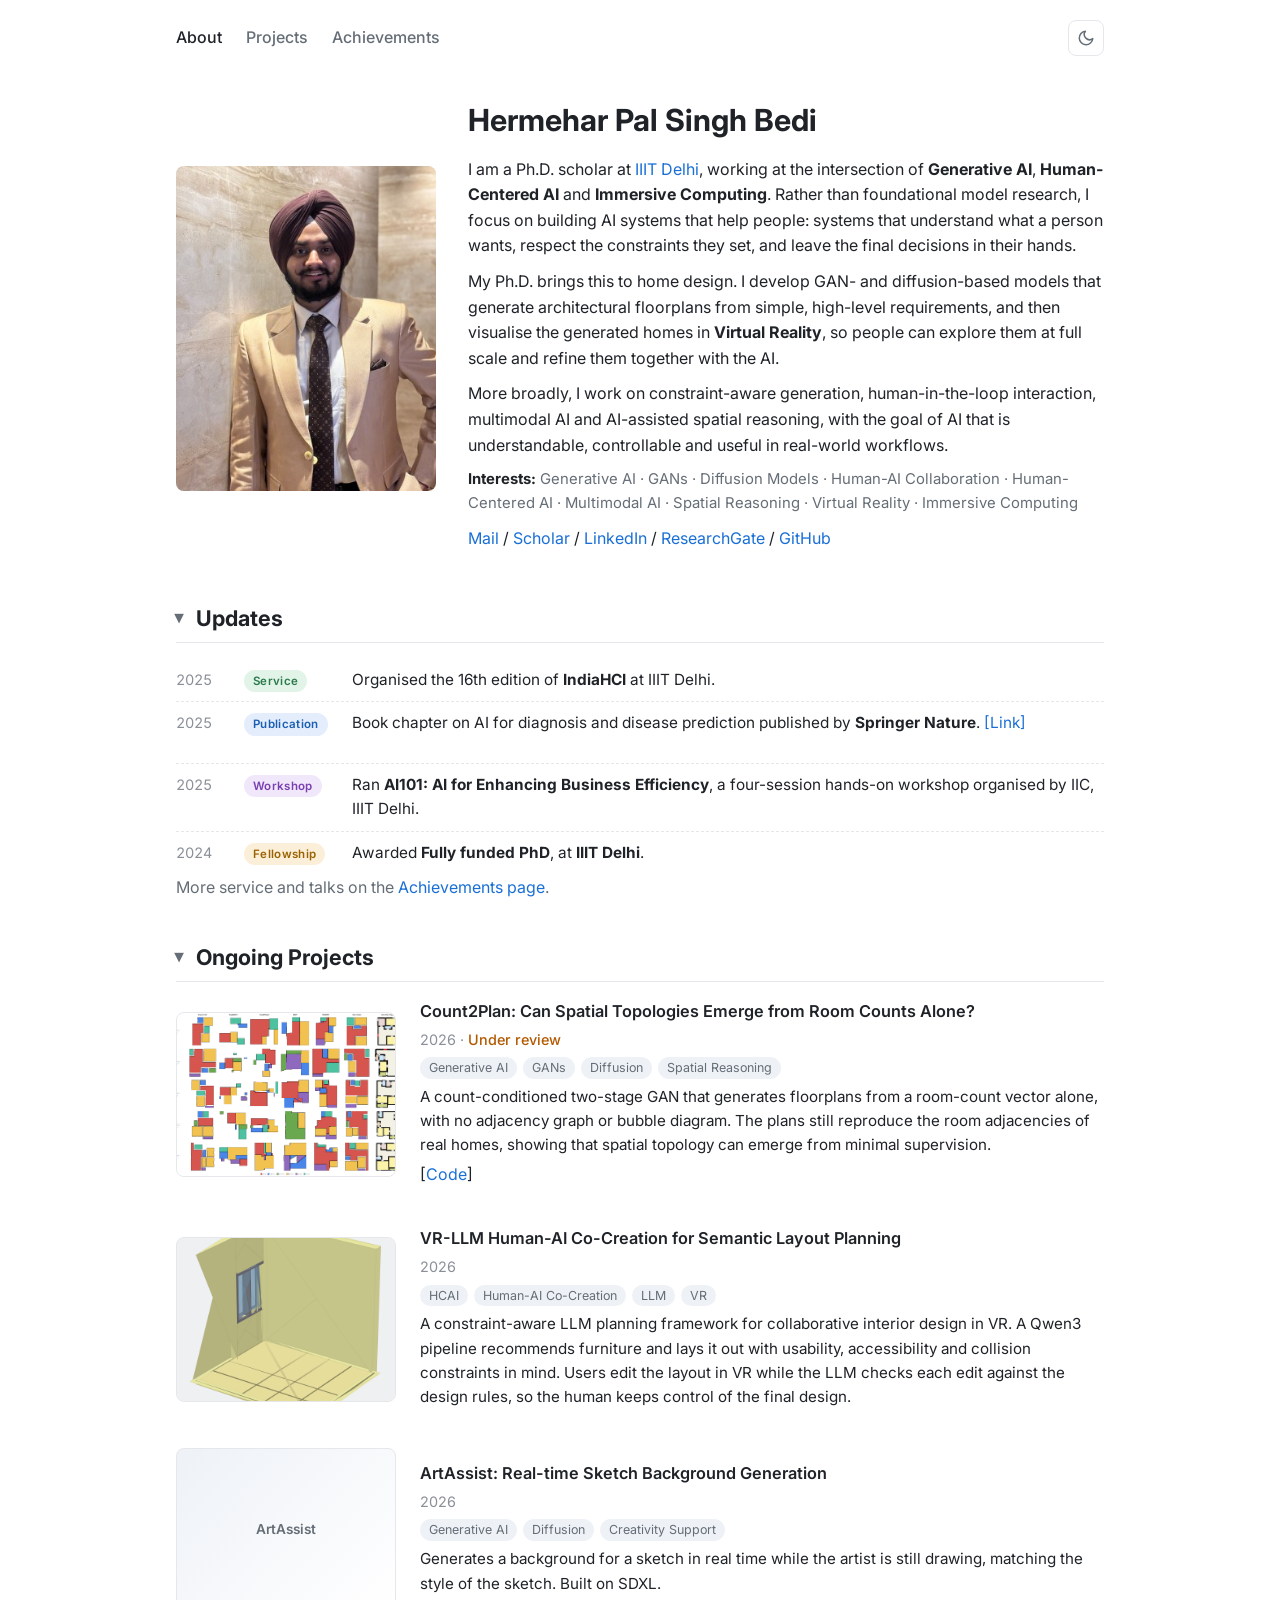
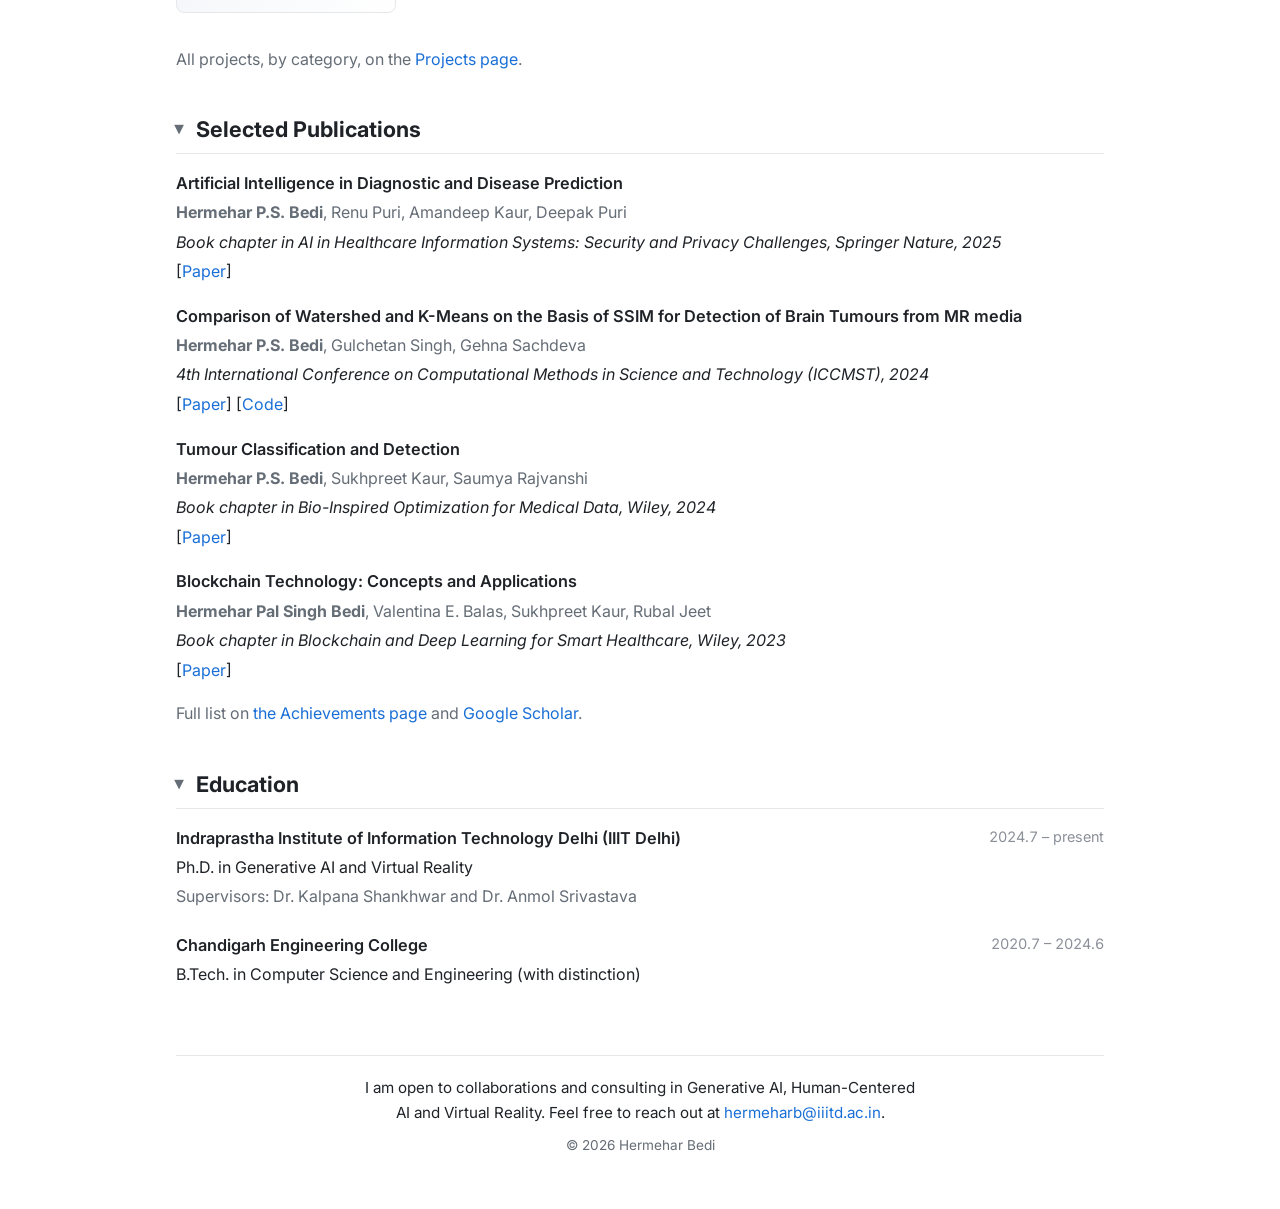
==== index.html @ 3d3b3b76 "Update index.html" ====
<!DOCTYPE html>
<html lang="en">
<head>
  <meta charset="utf-8">
  <meta name="viewport" content="width=device-width, initial-scale=1">
  <title>Hermehar Bedi</title>
  <meta name="description" content="Hermehar Pal Singh Bedi, PhD scholar at IIIT Delhi working on generative AI, human-centered AI and immersive computing.">
  <link rel="preconnect" href="https://fonts.googleapis.com">
  <link href="https://fonts.googleapis.com/css2?family=Inter:wght@400;500;600;700&display=swap" rel="stylesheet">
  <link rel="stylesheet" href="style.css">
  <script src="theme.js"></script>
</head>
<body>
<nav>
  <a href="index.html" class="active">About</a>
  <a href="projects.html">Projects</a>
  <a href="achievements.html">Achievements</a>
  <button id="theme-toggle" class="theme-toggle" type="button" aria-label="Toggle theme">
    <svg class="moon" viewBox="0 0 24 24" fill="none" stroke="currentColor" stroke-width="2" stroke-linecap="round" stroke-linejoin="round"><path d="M21 12.8A9 9 0 1 1 11.2 3a7 7 0 0 0 9.8 9.8z"/></svg>
    <svg class="sun" viewBox="0 0 24 24" fill="none" stroke="currentColor" stroke-width="2" stroke-linecap="round" stroke-linejoin="round"><circle cx="12" cy="12" r="4"/><path d="M12 2v2M12 20v2M4.9 4.9l1.4 1.4M17.7 17.7l1.4 1.4M2 12h2M20 12h2M4.9 19.1l1.4-1.4M17.7 6.3l1.4-1.4"/></svg>
  </button>
</nav>
<main>

  <!-- ============ HEADER ============ -->
  <header class="profile">
    <img class="avatar" src="media/profile.jpeg" alt="Hermehar Bedi"
         onerror="this.style.visibility='hidden'">
    <div>
      <h1>Hermehar Pal Singh Bedi</h1>
      <p>
        I am a Ph.D. scholar at <a href="https://www.iiitd.ac.in/">IIIT Delhi</a>, working at the
        intersection of <b>Generative AI</b>, <b>Human-Centered AI</b> and <b>Immersive Computing</b>.
        Rather than foundational model research, I focus on building AI systems that help people:
        systems that understand what a person wants, respect the constraints they set,
        and leave the final decisions in their hands.
      </p>
      <p>
        My Ph.D. brings this to home design. I develop GAN- and diffusion-based models that generate
        architectural floorplans from simple, high-level requirements, and then visualise the
        generated homes in <b>Virtual Reality</b>, so people can explore them at full scale and
        refine them together with the AI.
      </p>
      <p>
        More broadly, I work on constraint-aware generation, human-in-the-loop interaction,
        multimodal AI and AI-assisted spatial reasoning, with the goal of AI that is understandable,
        controllable and useful in real-world workflows.
      </p>
      <p class="interests">
        <b>Interests:</b> Generative AI · GANs · Diffusion Models · Human-AI Collaboration ·
        Human-Centered AI · Multimodal AI · Spatial Reasoning · Virtual Reality · Immersive Computing
      </p>
      <p class="links">
        <a href="mailto:hermeharb@iiitd.ac.in">Mail</a> /
        <a href="https://scholar.google.co.in/citations?user=ZLsvrkQAAAAJ&hl=en">Scholar</a> /
        <a href="https://www.linkedin.com/in/hermeharbedi">LinkedIn</a> /
        <a href="https://www.researchgate.net/profile/Hermehar-Bedi">ResearchGate</a> /
        <a href="https://github.com/hermeharbedi">GitHub</a> <!-- TODO: confirm username -->
      </p>
    </div>
  </header>

  <!-- ============ UPDATES ============ -->
  <details open>
    <summary>Updates</summary>
    <ul class="news">
      <li>
        <span class="date">2025</span>
        <span class="badge service">Service</span>
        <span class="text">Organised the 16th edition of <b>IndiaHCI</b> at IIIT Delhi.</span>
      </li>
      <li>
        <span class="date">2025</span>
        <span class="badge pub">Publication</span>
        <span class="text">Book chapter on AI for diagnosis and disease prediction published by
          <b>Springer Nature</b>. <a href="https://doi.org/10.1007/978-3-031-84404-1_2">[Link]</a></span>
      </li>
      <li>
        <span class="date">2025</span>
        <span class="badge talk">Workshop</span>
        <span class="text">Ran <b>AI101: AI for Enhancing Business Efficiency</b>, a four-session
          hands-on workshop organised by IIC, IIIT Delhi.</span>
      </li>
      <li>
        <span class="date">2024</span>
        <span class="badge award">Fellowship</span>
        <span class="text">Awarded <b>Fully funded PhD</b>, at <b>IIIT Delhi</b>.</span>
      </li>
    </ul>
    <p class="more">More service and talks on the <a href="achievements.html">Achievements page</a>.</p>
  </details>

  <!-- ============ PROJECTS ============ -->
  <!-- Thumbnails: drop an image at the path in each <img src> and it replaces the placeholder. -->
  <details open>
    <summary>Ongoing Projects</summary>

    <div class="project">
      <div class="thumb">
        <span>Count2Plan</span>
        <img src="media/count2plan.png" alt="Generated floorplans" onerror="this.remove()">
      </div>
      <div class="body">
        <h3>Count2Plan: Can Spatial Topologies Emerge from Room Counts Alone?</h3>
        <p class="meta">2026 · <span class="status">Under review</span></p>
        <p class="tags"><span>Generative AI</span><span>GANs</span><span>Diffusion</span><span>Spatial Reasoning</span></p>
        <p class="desc">A count-conditioned two-stage GAN that generates floorplans from a room-count
          vector alone, with no adjacency graph or bubble diagram. The plans still reproduce the room
          adjacencies of real homes, showing that spatial topology can emerge from minimal supervision.</p>
        <p class="links">[<a href="https://github.com/hermeharbedi/From-Symbolic-Room-Counts-to-Spatial-Topology">Code</a>]</p>
      </div>
    </div>

    <div class="project">
      <div class="thumb">
        <span>VR-LLM Co-Creation</span>
        <img src="media/vr-llm-cocreation.png" alt="Furnished 3D room layout" onerror="this.remove()">
      </div>
      <div class="body">
        <h3>VR-LLM Human-AI Co-Creation for Semantic Layout Planning</h3>
        <p class="meta">2026</p>
        <p class="tags"><span>HCAI</span><span>Human-AI Co-Creation</span><span>LLM</span><span>VR</span></p>
        <p class="desc">A constraint-aware LLM planning framework for collaborative interior design in
          VR. A Qwen3 pipeline recommends furniture and lays it out with usability, accessibility and
          collision constraints in mind. Users edit the layout in VR while the LLM checks each edit
          against the design rules, so the human keeps control of the final design.</p>
      </div>
    </div>

    <div class="project">
      <div class="thumb">
        <span>ArtAssist</span>
        <img src="media/artassist.png" alt="ArtAssist sketch background generation" onerror="this.remove()">
      </div>
      <div class="body">
        <h3>ArtAssist: Real-time Sketch Background Generation</h3>
        <p class="meta">2026</p> <!-- TODO: confirm year -->
        <p class="tags"><span>Generative AI</span><span>Diffusion</span><span>Creativity Support</span></p>
        <p class="desc">Generates a background for a sketch in real time while the artist is still
          drawing, matching the style of the sketch. Built on SDXL.</p>
      </div>
    </div>

    <p class="more">All projects, by category, on the <a href="projects.html">Projects page</a>.</p>
  </details>

  <!-- ============ PUBLICATIONS ============ -->
  <details open>
    <summary>Selected Publications</summary>

    <div class="pub">
      <h3>Artificial Intelligence in Diagnostic and Disease Prediction</h3>
      <p class="authors"><b>Hermehar P.S. Bedi</b>, Renu Puri, Amandeep Kaur, Deepak Puri</p>
      <p class="venue">Book chapter in <i>AI in Healthcare Information Systems: Security and Privacy Challenges</i>, Springer Nature, 2025</p>
      <p class="links">[<a href="https://doi.org/10.1007/978-3-031-84404-1_2">Paper</a>]</p>
    </div>

    <div class="pub">
      <h3>Comparison of Watershed and K-Means on the Basis of SSIM for Detection of Brain Tumours from MR media</h3>
      <p class="authors"><b>Hermehar P.S. Bedi</b>, Gulchetan Singh, Gehna Sachdeva</p>
      <p class="venue">4th International Conference on Computational Methods in Science and Technology (ICCMST), 2024</p>
      <p class="links">[<a href="https://doi.org/10.1201/9781003561651-4">Paper</a>] [<a href="https://github.com/hermeharbedi/Comparison-of-Watershed-and-K-Means-on-basis-of-SSIM-for-detection-of-Brain-Tumours-from-MR-media">Code</a>]</p>
    </div>

    <div class="pub">
      <h3>Tumour Classification and Detection</h3>
      <p class="authors"><b>Hermehar P.S. Bedi</b>, Sukhpreet Kaur, Saumya Rajvanshi</p>
      <p class="venue">Book chapter in <i>Bio-Inspired Optimization for Medical Data</i>, Wiley, 2024</p>
      <p class="links">[<a href="https://doi.org/10.1002/9781394214211.ch4">Paper</a>]</p>
    </div>

    <div class="pub">
      <h3>Blockchain Technology: Concepts and Applications</h3>
      <p class="authors"><b>Hermehar Pal Singh Bedi</b>, Valentina E. Balas, Sukhpreet Kaur, Rubal Jeet</p>
      <p class="venue">Book chapter in <i>Blockchain and Deep Learning for Smart Healthcare</i>, Wiley, 2023</p>
      <p class="links">[<a href="https://doi.org/10.1002/9781119792406.ch1">Paper</a>]</p>
    </div>

    <p class="more">Full list on <a href="achievements.html#publications">the Achievements page</a> and
      <a href="https://scholar.google.co.in/citations?user=ZLsvrkQAAAAJ&hl=en">Google Scholar</a>.</p>
  </details>

  <!-- ============ EDUCATION ============ -->
  <details open>
    <summary>Education</summary>
    <div class="edu">
      <div>
        <h3>Indraprastha Institute of Information Technology Delhi (IIIT Delhi)</h3>
        <p>Ph.D. in Generative AI and Virtual Reality</p>
        <p class="muted">Supervisors: Dr. Kalpana Shankhwar and Dr. Anmol Srivastava</p>
      </div>
      <span class="date">2024.7 – present</span>
    </div>
    <div class="edu">
      <div>
        <h3>Chandigarh Engineering College</h3>
        <p>B.Tech. in Computer Science and Engineering (with distinction)</p>
      </div>
      <span class="date">2020.7 – 2024.6</span>
    </div>
  </details>

  <footer>
    <p class="collab">I am open to collaborations and consulting in Generative AI, Human-Centered AI
      and Virtual Reality. Feel free to reach out at
      <a href="mailto:hermeharb@iiitd.ac.in">hermeharb@iiitd.ac.in</a>.</p>
    <p>© 2026 Hermehar Bedi</p>
  </footer>
</main>
</body>
</html>
---- style.css ----
:root {
  --bg: #ffffff;
  --text: #1f2328;
  --muted: #656d76;
  --link: #1a6fd6;
  --rule: #e5e7eb;
  --date: #8a8f98;
  --chip: #eef2f7;
  --status: #b35900;
  --b-pub: #1a5fb4;     --b-pub-bg: #e3edfb;
  --b-talk: #7a3fb0;    --b-talk-bg: #f0e7fa;
  --b-service: #2b7a4b; --b-service-bg: #e2f3e8;
  --b-award: #9a6200;   --b-award-bg: #fbefd9;
}
@media (prefers-color-scheme: dark) {
  :root:not([data-theme="light"]) {
    --bg: #0f1115;
    --text: #e6e6e6;
    --muted: #9aa3ad;
    --link: #6aa9ff;
    --rule: #2a2e35;
    --date: #7d848e;
    --chip: #1c2129;
    --status: #f0a45d;
    --b-pub: #8cb8ff;     --b-pub-bg: #1a2a42;
    --b-talk: #c9a2f0;    --b-talk-bg: #2c2140;
    --b-service: #86d1a2; --b-service-bg: #183325;
    --b-award: #f0c273;   --b-award-bg: #3a2c12;
  }
}
:root[data-theme="dark"] {
  --bg: #0f1115;
  --text: #e6e6e6;
  --muted: #9aa3ad;
  --link: #6aa9ff;
  --rule: #2a2e35;
  --date: #7d848e;
  --chip: #1c2129;
  --status: #f0a45d;
  --b-pub: #8cb8ff;     --b-pub-bg: #1a2a42;
  --b-talk: #c9a2f0;    --b-talk-bg: #2c2140;
  --b-service: #86d1a2; --b-service-bg: #183325;
  --b-award: #f0c273;   --b-award-bg: #3a2c12;
}

* { box-sizing: border-box; }
html { scroll-behavior: smooth; }
body {
  margin: 0;
  background: var(--bg);
  color: var(--text);
  font: 16px/1.6 "Inter", system-ui, -apple-system, sans-serif;
}
main { max-width: 960px; margin: 0 auto; padding: 24px 16px 48px; }
a { color: var(--link); text-decoration: none; }
a:hover { text-decoration: underline; }
h1 { font-size: 1.9rem; margin: 0 0 12px; }
h3 { font-size: 1.02rem; margin: 0 0 4px; font-weight: 600; }
h4 { margin: 20px 0 10px; font-size: 0.8rem; text-transform: uppercase; letter-spacing: 0.06em; color: var(--muted); }
p { margin: 0 0 4px; }

/* Nav */
nav {
  max-width: 960px; margin: 0 auto; padding: 20px 16px 0;
  display: flex; align-items: center; gap: 24px; font-weight: 500;
}
nav a { color: var(--muted); }
.theme-toggle {
  margin-left: auto;
  display: inline-flex; align-items: center; justify-content: center;
  width: 36px; height: 36px; padding: 0;
  border: 1px solid var(--rule); border-radius: 8px;
  background: transparent; color: var(--muted); cursor: pointer;
}
.theme-toggle:hover { color: var(--text); border-color: var(--muted); }
.theme-toggle svg { width: 18px; height: 18px; }
/* Show the moon in light mode, the sun in dark mode */
.theme-toggle .sun { display: none; }
:root[data-theme="dark"] .theme-toggle .sun { display: block; }
:root[data-theme="dark"] .theme-toggle .moon { display: none; }
@media (prefers-color-scheme: dark) {
  :root:not([data-theme="light"]) .theme-toggle .sun { display: block; }
  :root:not([data-theme="light"]) .theme-toggle .moon { display: none; }
}
nav a.active { color: var(--text); }

/* Header */
.profile { display: flex; gap: 32px; align-items: center; margin-top: 16px; }
.avatar {
  width: 260px; height: 325px; flex-shrink: 0;
  border-radius: 8px; object-fit: cover; object-position: center top;
  background: var(--rule);
}
.profile p { margin-bottom: 10px; }
.lead { font-size: 1.12rem; font-weight: 500; font-style: italic; color: var(--muted); }
.interests { font-size: 0.93rem; color: var(--muted); }
.interests b { color: var(--text); }

/* Collapsible sections */
details { margin-top: 40px; }
summary {
  font-size: 1.35rem; font-weight: 700;
  padding-bottom: 6px; margin-bottom: 16px;
  border-bottom: 1px solid var(--rule);
  cursor: pointer; list-style: none;
  display: flex; align-items: center; gap: 10px;
}
summary::-webkit-details-marker { display: none; }
summary::before {
  content: "▸"; font-size: 0.9em; color: var(--muted);
  transition: transform 0.15s ease;
}
details[open] > summary::before { transform: rotate(90deg); }
summary:hover::before { color: var(--text); }

/* Updates: date | badge | text, wrapped lines stay aligned under the text */
.news { list-style: none; padding: 0; margin: 0; }
.news li {
  display: grid;
  grid-template-columns: 56px 96px 1fr;
  align-items: baseline;
  column-gap: 12px;
  padding: 9px 0;
  border-bottom: 1px dashed var(--rule);
}
.news li:last-child { border-bottom: 0; }
.date { color: var(--date); font-variant-numeric: tabular-nums; white-space: nowrap; font-size: 0.9rem; }
.badge {
  justify-self: start;
  font-size: 0.72rem; font-weight: 600; letter-spacing: 0.03em;
  padding: 2px 9px; border-radius: 999px; white-space: nowrap;
  background: var(--chip); color: var(--muted);
}
.badge.pub     { background: var(--b-pub-bg);     color: var(--b-pub); }
.badge.talk    { background: var(--b-talk-bg);    color: var(--b-talk); }
.badge.service { background: var(--b-service-bg); color: var(--b-service); }
.badge.award   { background: var(--b-award-bg);   color: var(--b-award); }
.news .text { font-size: 0.96rem; }

/* Category tabs */
.intro { max-width: 640px; margin-bottom: 20px; }
.tabs { display: flex; flex-wrap: wrap; gap: 8px; margin: 0 0 28px; }
.tab {
  font: inherit; font-size: 0.9rem; font-weight: 500;
  padding: 6px 16px; border-radius: 999px; cursor: pointer;
  border: 1px solid var(--rule); background: transparent; color: var(--muted);
}
.tab:hover { color: var(--text); border-color: var(--muted); }
.tab.active { background: var(--text); border-color: var(--text); color: var(--bg); }
.bullets { margin: 8px 0 0; padding-left: 18px; font-size: 0.93rem; color: var(--muted); }
.bullets li { padding: 2px 0; }
.project[hidden] { display: none; }

/* Projects: thumbnail + text. The placeholder label sits under the image
   and shows only when the image file is missing. */
.project { display: flex; gap: 24px; margin-bottom: 34px; align-items: center; }
.project .body { flex: 1; min-width: 0; }
.thumb {
  position: relative; flex-shrink: 0;
  width: 220px; aspect-ratio: 4 / 3;
  border: 1px solid var(--rule); border-radius: 8px; overflow: hidden;
  background: linear-gradient(135deg, var(--chip), var(--bg));
  display: flex; align-items: center; justify-content: center;
}
.thumb span {
  padding: 0 14px; text-align: center;
  font-size: 0.85rem; font-weight: 600; color: var(--muted);
}
.thumb img {
  position: absolute; inset: 0;
  width: 100%; height: 100%; object-fit: cover;
  background: #fff;
}

.meta { color: var(--date); font-size: 0.9rem; }
.status { color: var(--status); font-weight: 500; }
.tags { display: flex; flex-wrap: wrap; gap: 6px; margin: 6px 0; }
.tags span {
  background: var(--chip); color: var(--muted);
  font-size: 0.78rem; padding: 1px 9px; border-radius: 999px;
}
.pub { margin-bottom: 18px; }
.authors { color: var(--muted); }
.venue { font-style: italic; }
.desc { font-size: 0.95rem; }
.links { margin-top: 4px; }
.more { color: var(--muted); }
.plain { padding-left: 20px; margin: 0; }
.plain li { padding: 3px 0; }

/* Education */
.edu { display: flex; justify-content: space-between; gap: 16px; margin-bottom: 18px; }
.muted { color: var(--muted); }

footer {
  margin-top: 64px; padding-top: 20px;
  border-top: 1px solid var(--rule);
  color: var(--muted); font-size: 0.85rem; text-align: center;
}
footer .collab { color: var(--text); font-size: 0.95rem; max-width: 560px; margin: 0 auto 10px; }

@media (max-width: 640px) {
  .profile { flex-direction: column; align-items: flex-start; }
  .avatar { width: 200px; height: 250px; }
  .edu { flex-direction: column; gap: 2px; }
  .project { flex-direction: column; gap: 12px; align-items: stretch; }
  .thumb { width: 100%; }
  .news li { grid-template-columns: auto 1fr; row-gap: 4px; }
  .news .text { grid-column: 1 / -1; }
  .news .date:empty { display: none; }
}
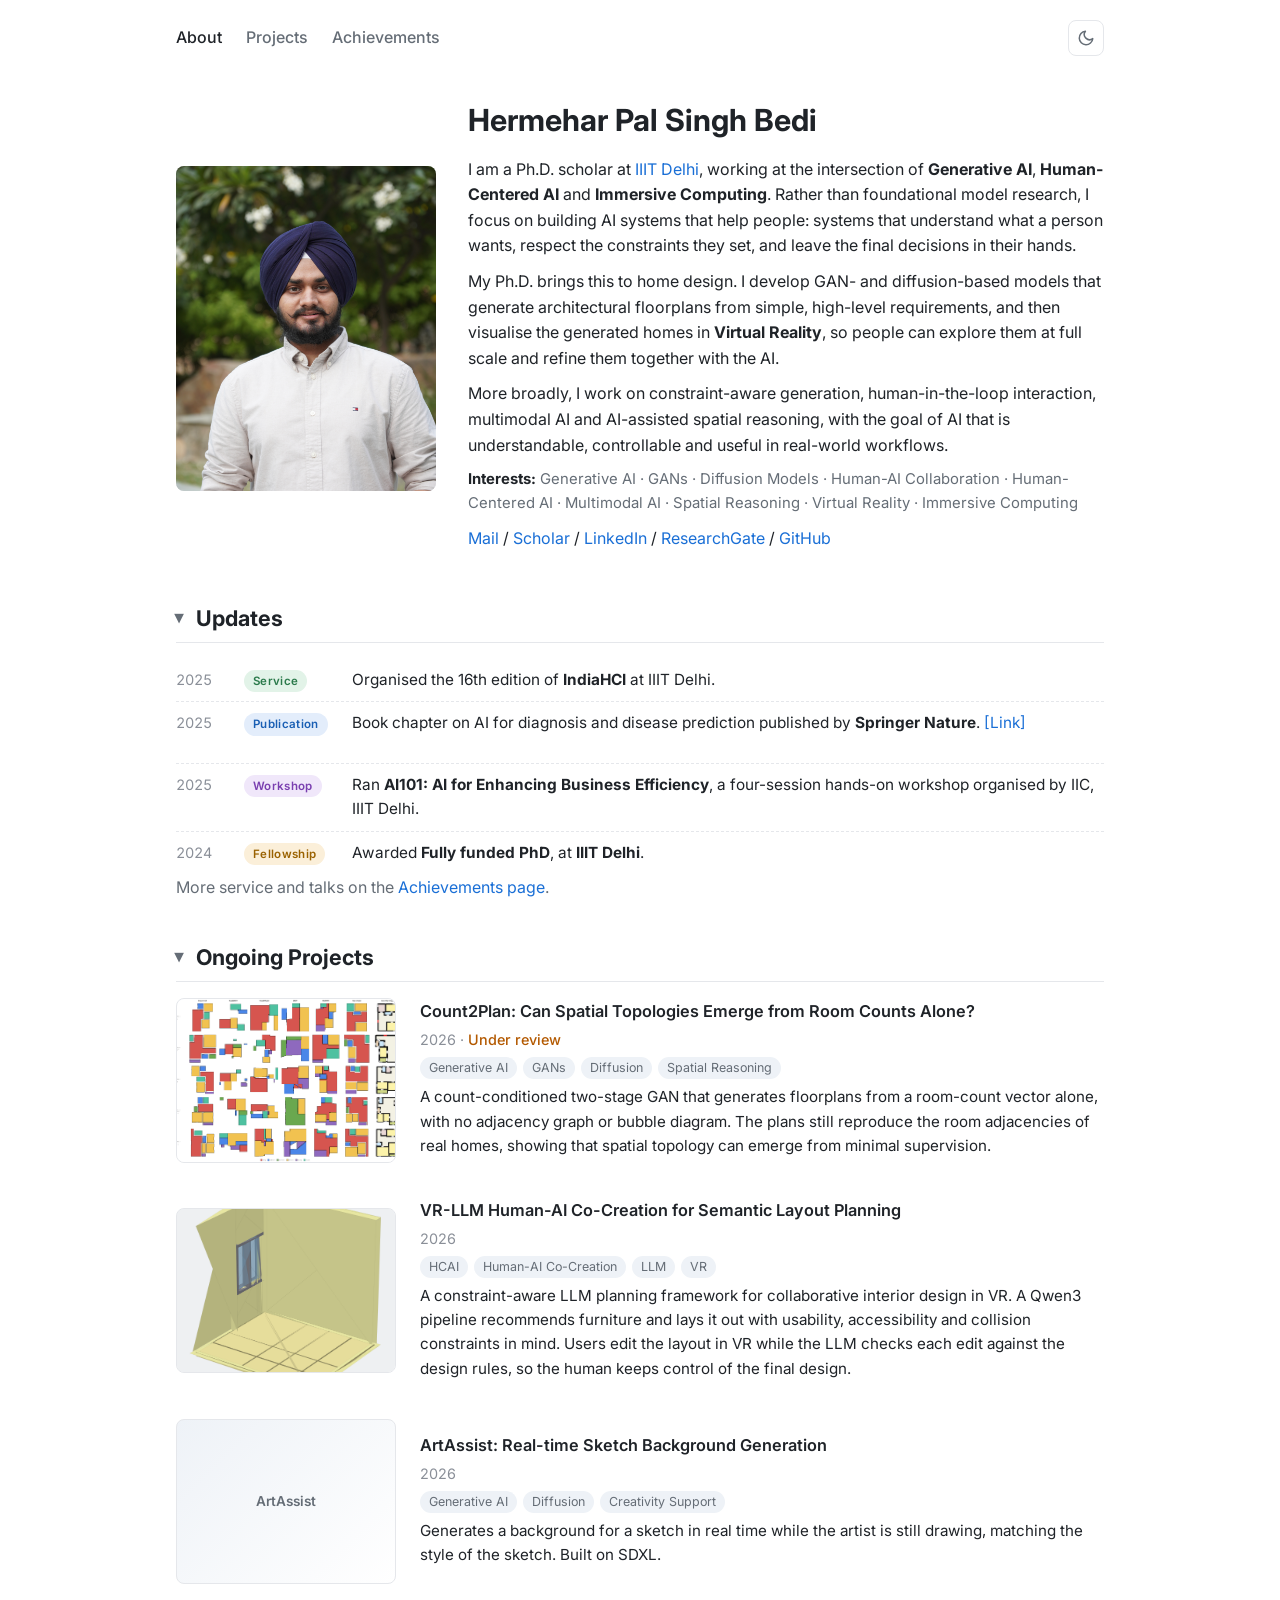
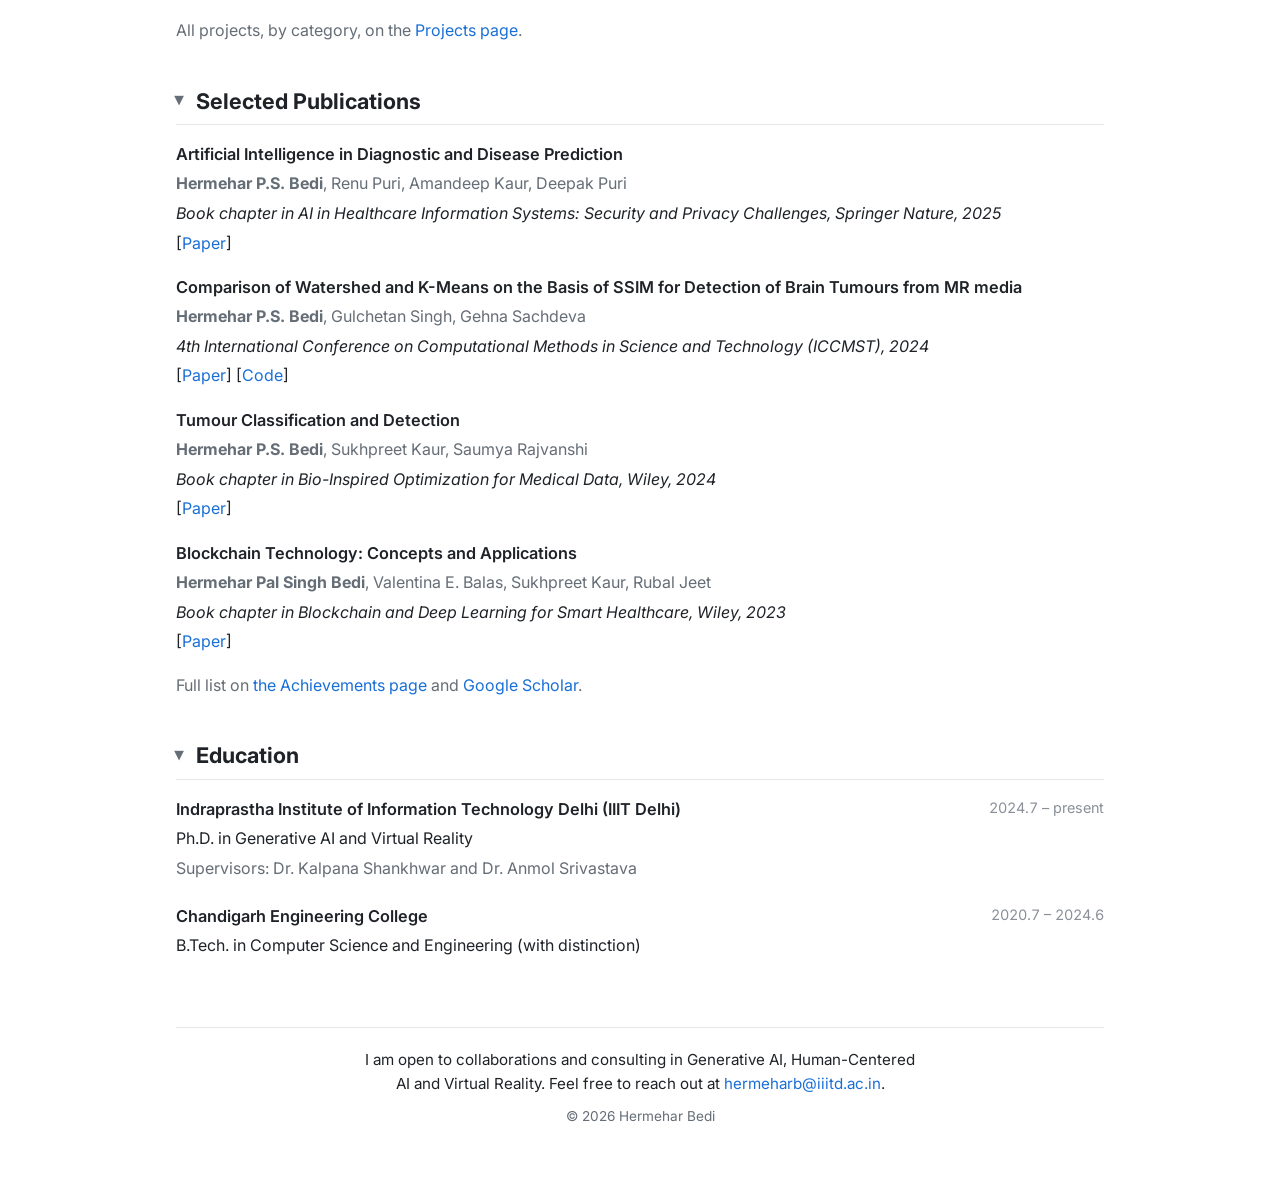
==== commit b06910ef: "Update index.html" ====
--- a/index.html
+++ b/index.html
@@ -24,7 +24,7 @@
 
   <!-- ============ HEADER ============ -->
   <header class="profile">
-    <img class="avatar" src="media/profile.jpeg" alt="Hermehar Bedi"
+    <img class="avatar" id="avatar" src="media/profile.jpeg" alt="Hermehar Bedi"
          onerror="this.style.visibility='hidden'">
     <div>
       <h1>Hermehar Pal Singh Bedi</h1>
@@ -55,7 +55,7 @@
         <a href="https://scholar.google.co.in/citations?user=ZLsvrkQAAAAJ&hl=en">Scholar</a> /
         <a href="https://www.linkedin.com/in/hermeharbedi">LinkedIn</a> /
         <a href="https://www.researchgate.net/profile/Hermehar-Bedi">ResearchGate</a> /
-        <a href="https://github.com/hermeharbedi">GitHub</a> <!-- TODO: confirm username -->
+        <a href="https://github.com/hermeharbedi/Hermehar">GitHub</a> <!-- TODO: confirm username -->
       </p>
     </div>
   </header>
@@ -107,7 +107,6 @@
         <p class="desc">A count-conditioned two-stage GAN that generates floorplans from a room-count
           vector alone, with no adjacency graph or bubble diagram. The plans still reproduce the room
           adjacencies of real homes, showing that spatial topology can emerge from minimal supervision.</p>
-        <p class="links">[<a href="https://github.com/hermeharbedi/From-Symbolic-Room-Counts-to-Spatial-Topology">Code</a>]</p>
       </div>
     </div>
 
@@ -207,5 +206,6 @@
     <p>© 2026 Hermehar Bedi</p>
   </footer>
 </main>
+<script src="profile.js"></script>
 </body>
 </html>
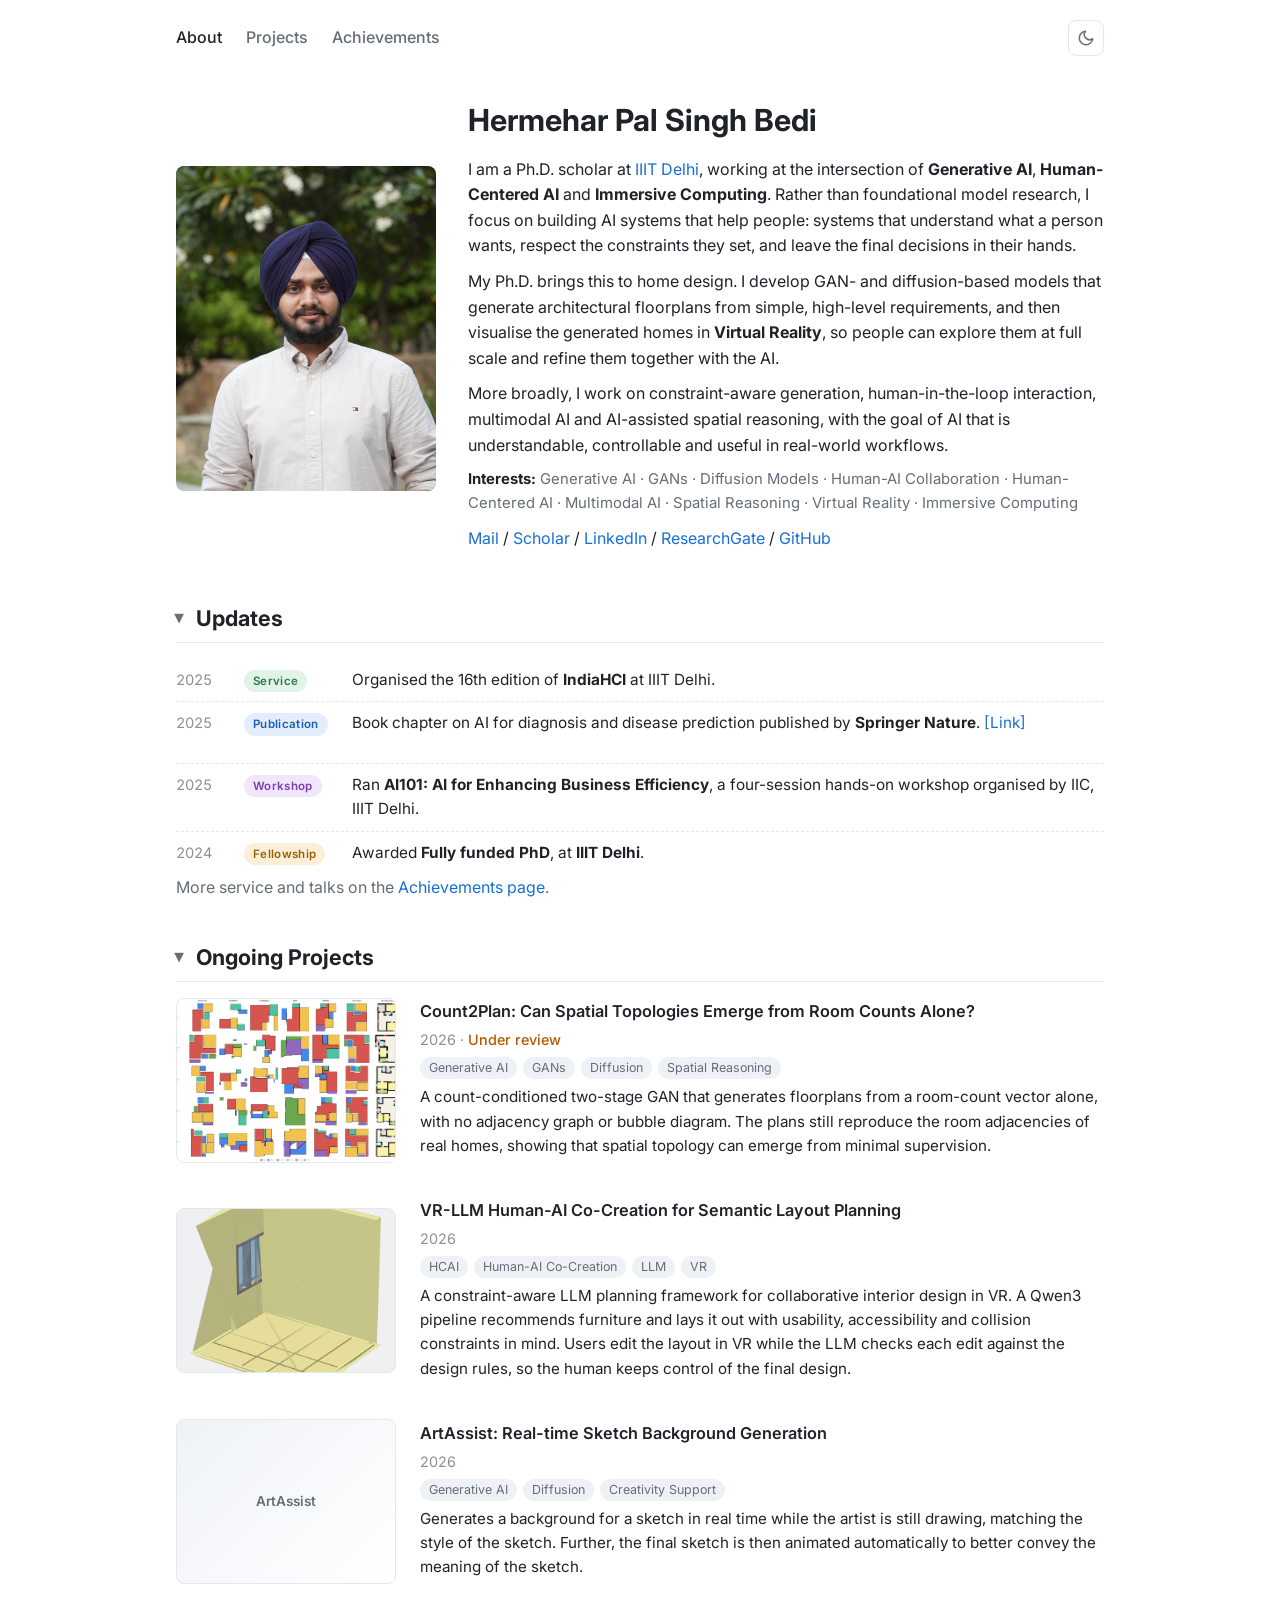
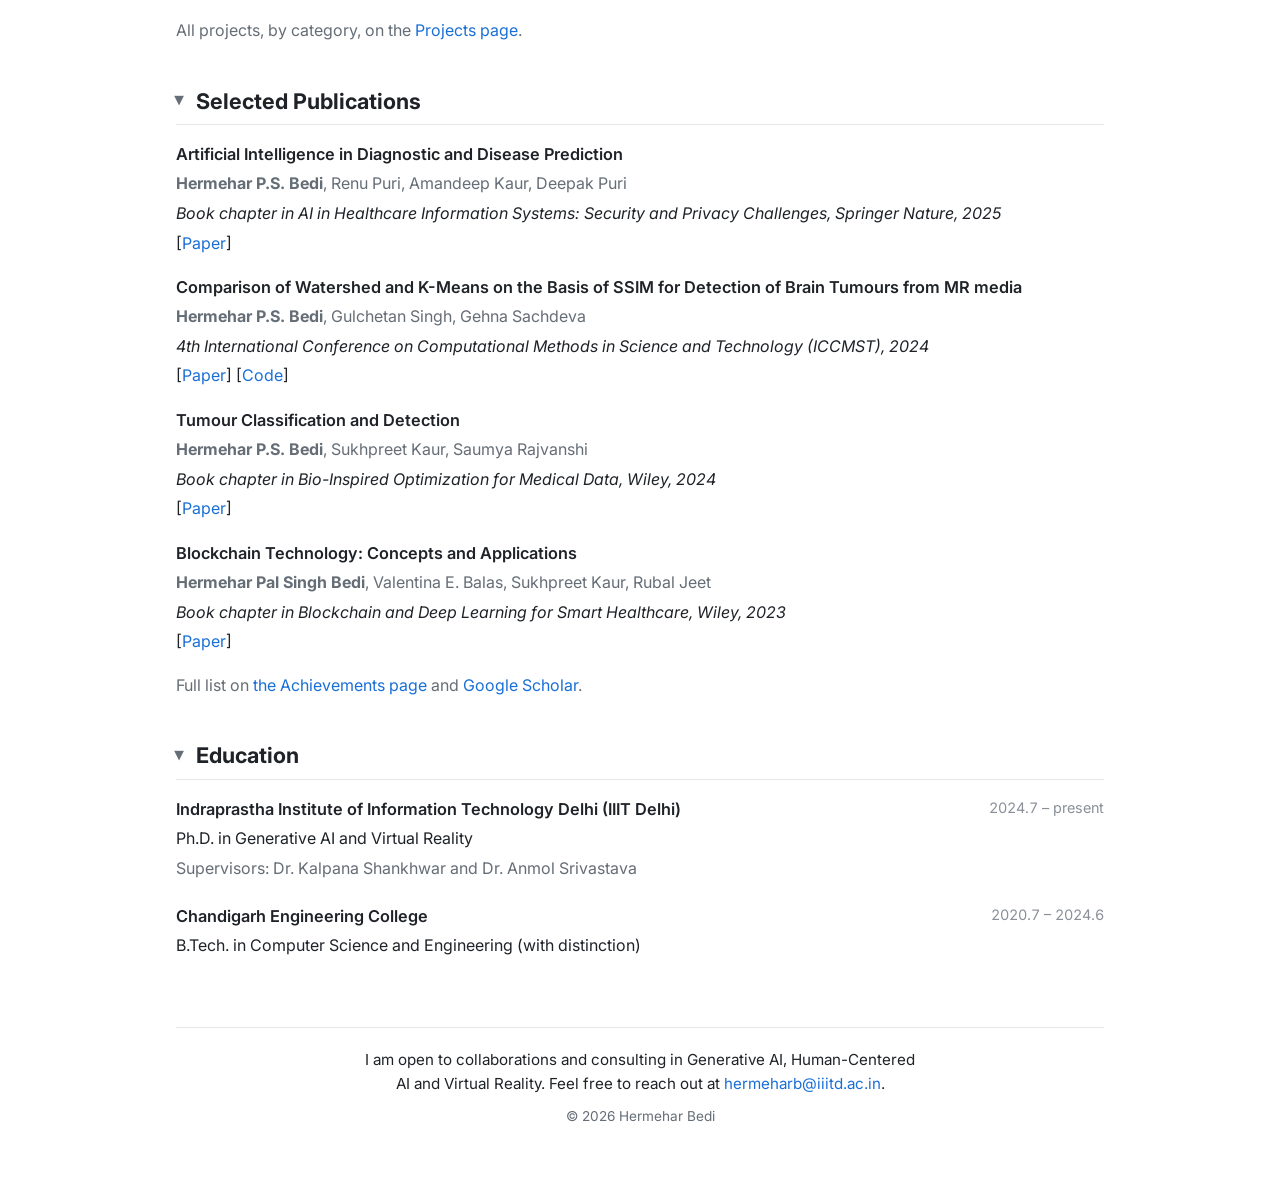
==== commit fcd694e9: "Update project details and remove placeholder comment Removed placeholder comment for thumbnails and" ====
--- a/index.html
+++ b/index.html
@@ -91,7 +91,6 @@
   </details>
 
   <!-- ============ PROJECTS ============ -->
-  <!-- Thumbnails: drop an image at the path in each <img src> and it replaces the placeholder. -->
   <details open>
     <summary>Ongoing Projects</summary>
 
@@ -133,10 +132,10 @@
       </div>
       <div class="body">
         <h3>ArtAssist: Real-time Sketch Background Generation</h3>
-        <p class="meta">2026</p> <!-- TODO: confirm year -->
+        <p class="meta">2026</p>
         <p class="tags"><span>Generative AI</span><span>Diffusion</span><span>Creativity Support</span></p>
         <p class="desc">Generates a background for a sketch in real time while the artist is still
-          drawing, matching the style of the sketch. Built on SDXL.</p>
+        drawing, matching the style of the sketch. Further, the final sketch is then animated automatically to better convey the meaning of the sketch.</p>
       </div>
     </div>
 
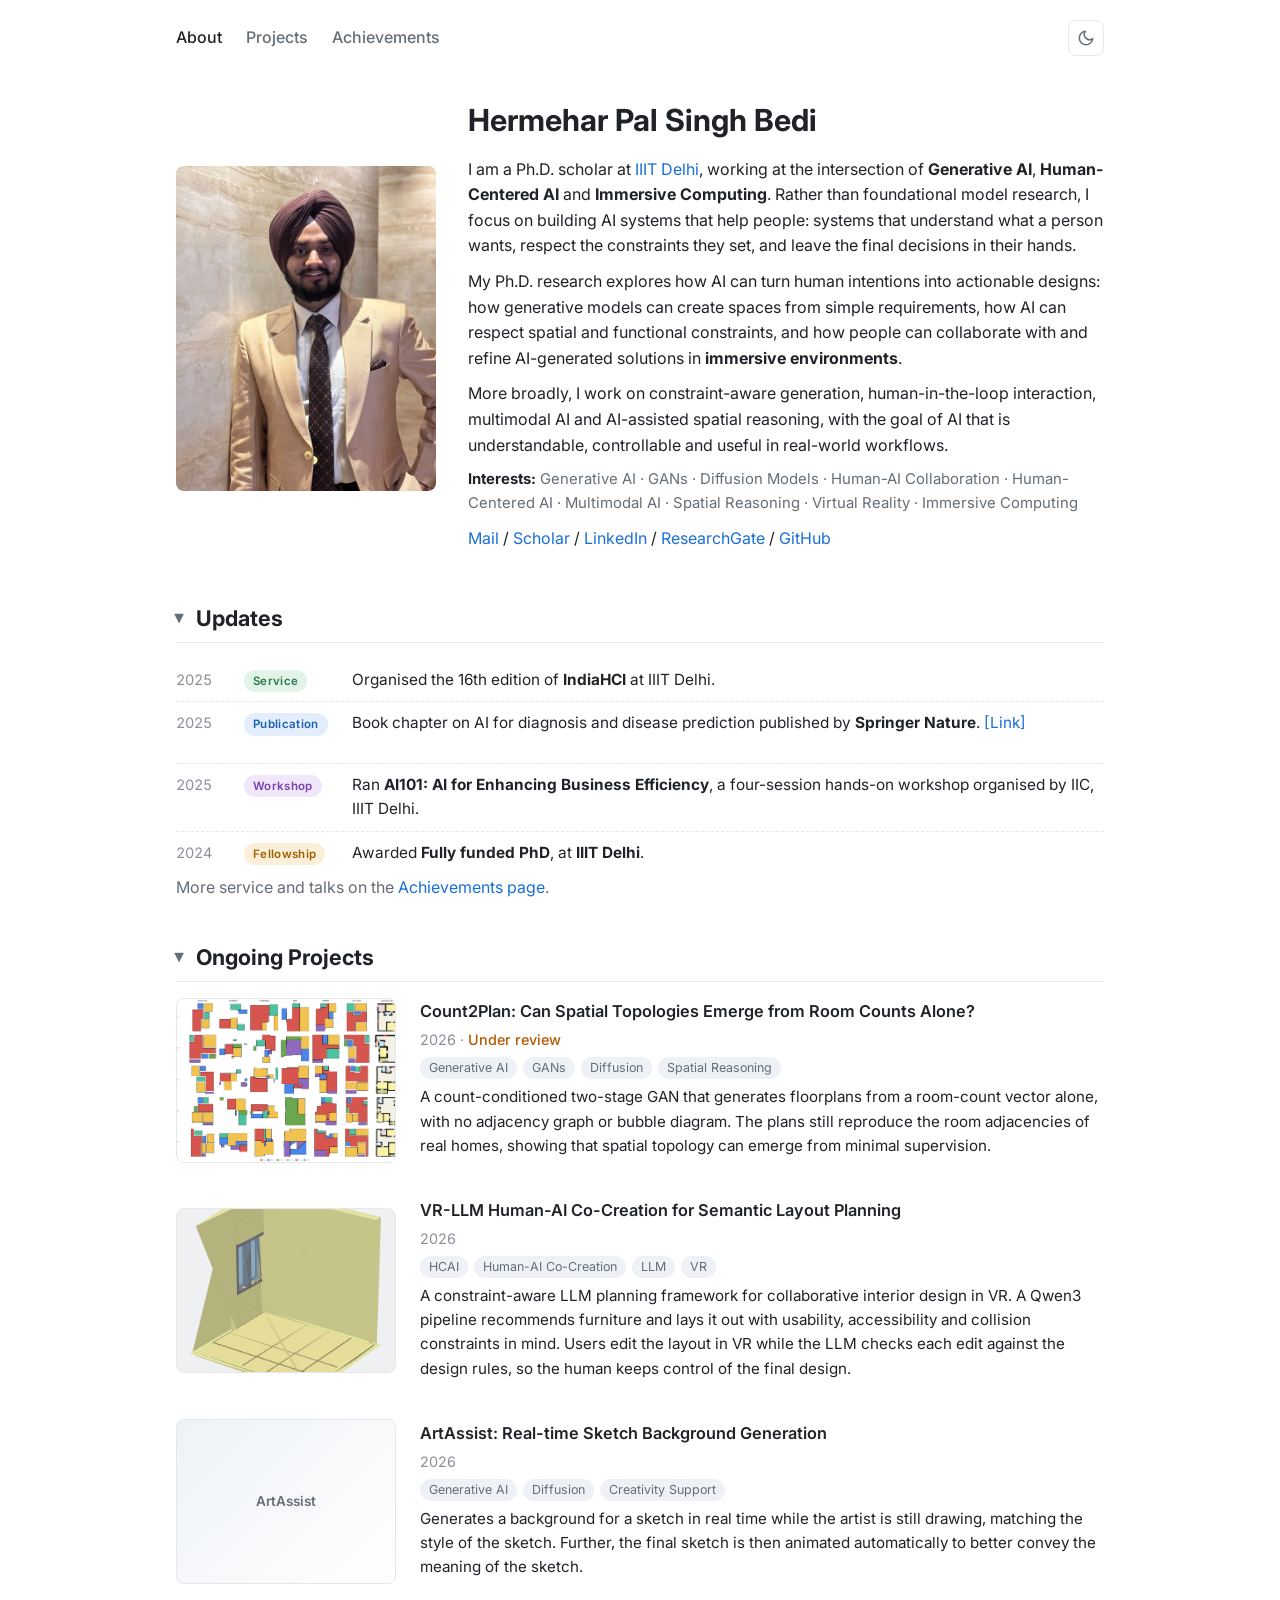
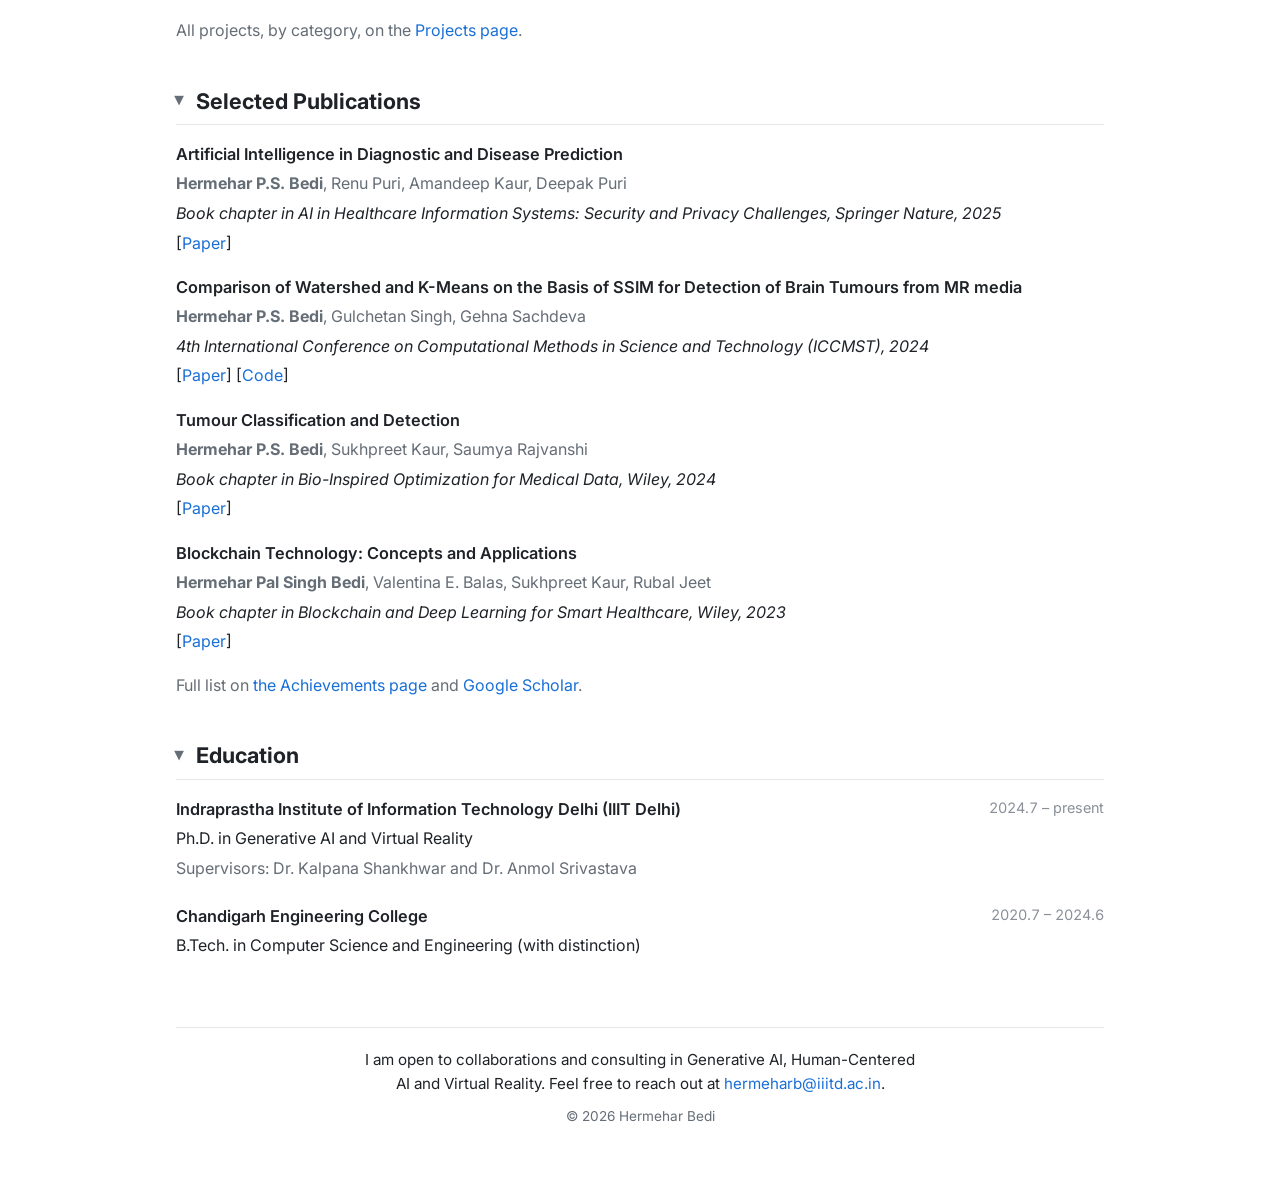
==== commit e3bb81cb: "Update index.html" ====
--- a/index.html
+++ b/index.html
@@ -36,10 +36,9 @@
         and leave the final decisions in their hands.
       </p>
       <p>
-        My Ph.D. brings this to home design. I develop GAN- and diffusion-based models that generate
-        architectural floorplans from simple, high-level requirements, and then visualise the
-        generated homes in <b>Virtual Reality</b>, so people can explore them at full scale and
-        refine them together with the AI.
+        My Ph.D. research explores how AI can turn human intentions into actionable designs: how generative models 
+        can create spaces from simple requirements, how AI can respect spatial and functional constraints, and 
+        how people can collaborate with and refine AI-generated solutions in <b>immersive environments</b>.
       </p>
       <p>
         More broadly, I work on constraint-aware generation, human-in-the-loop interaction,
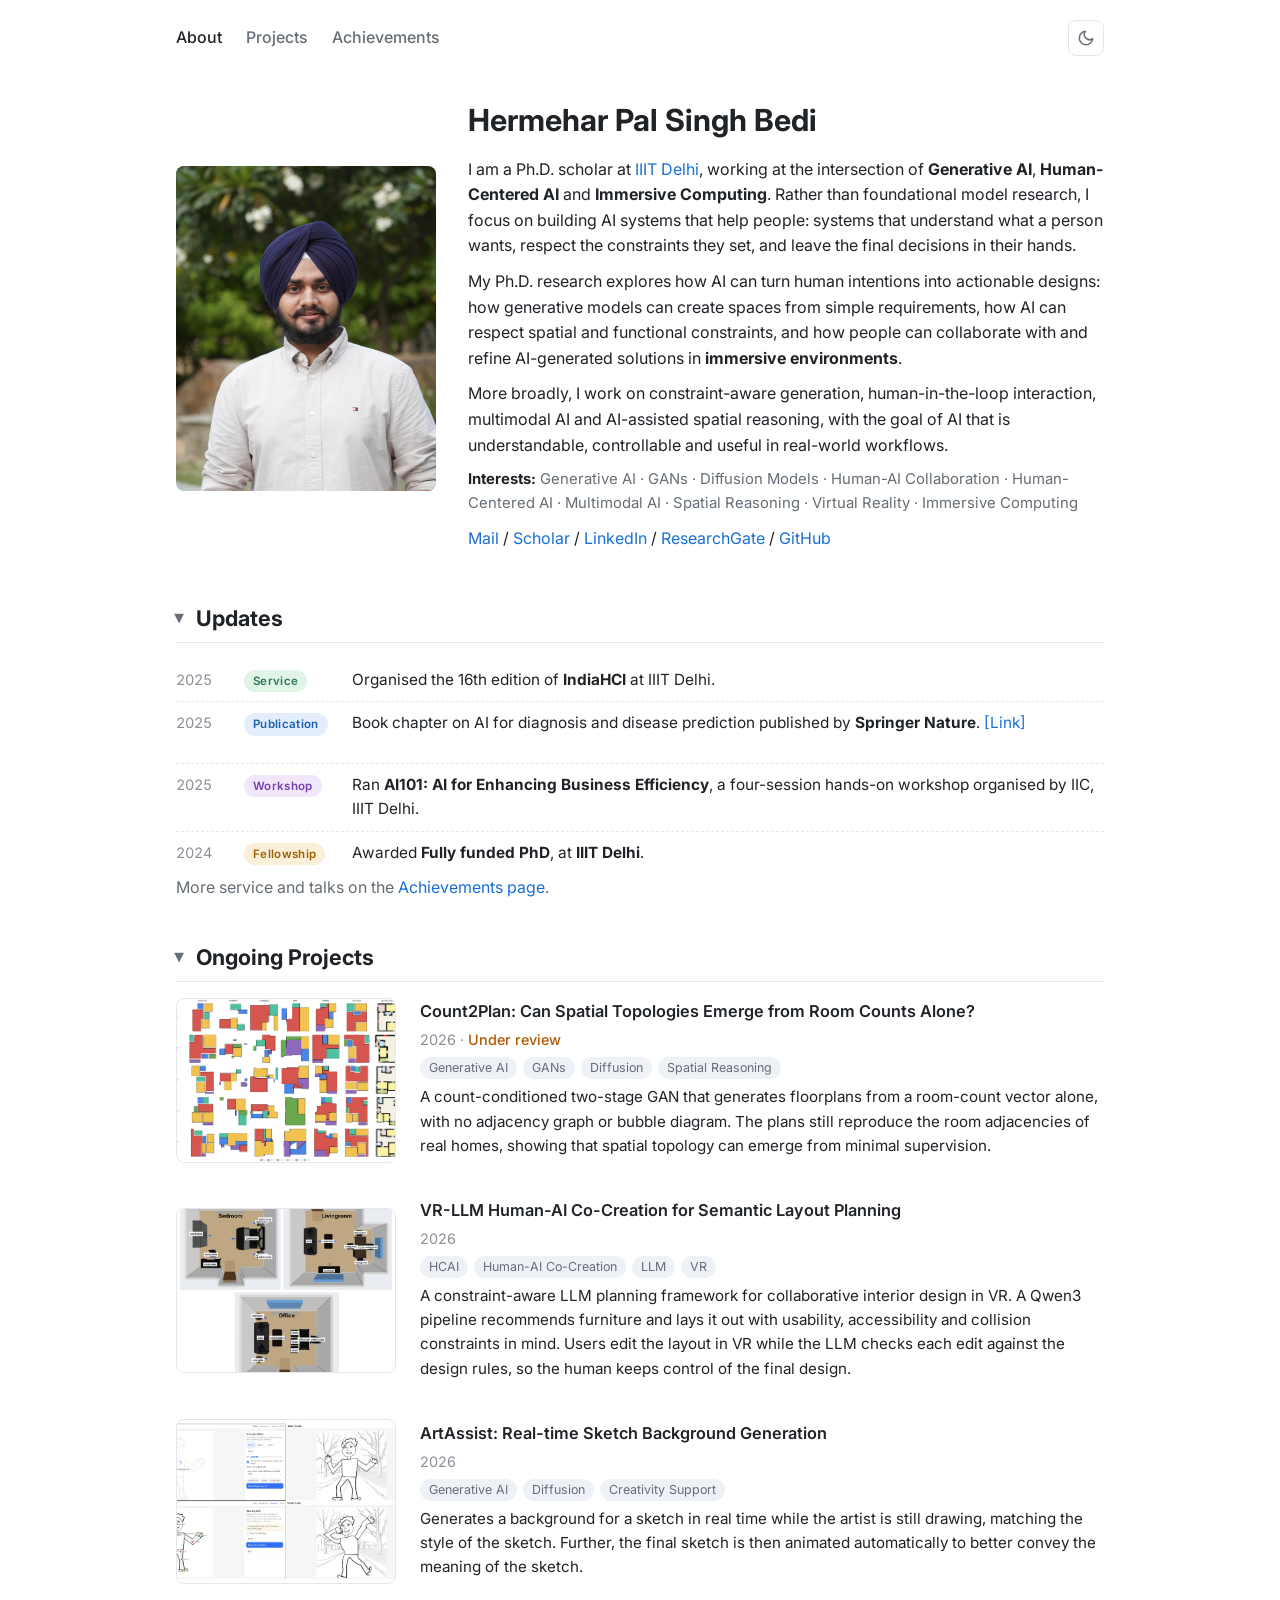
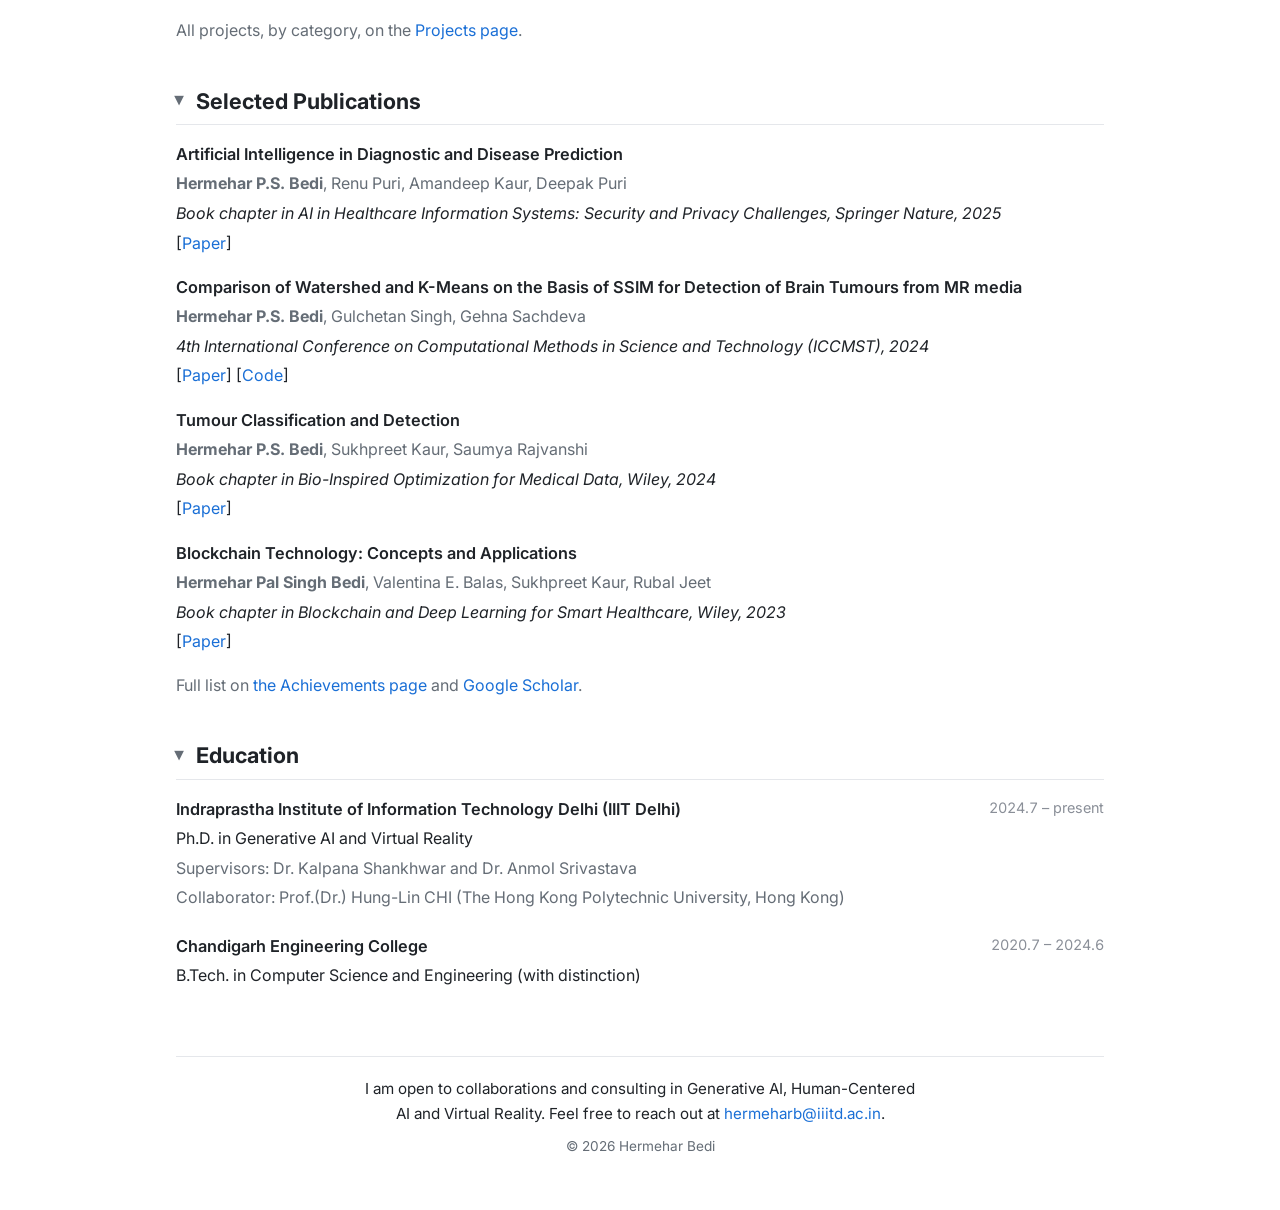
==== commit a38747b8: "Add collaborator details to education section Added collaborator information for IIIT Delhi Ph.D." ====
--- a/index.html
+++ b/index.html
@@ -185,6 +185,7 @@
         <h3>Indraprastha Institute of Information Technology Delhi (IIIT Delhi)</h3>
         <p>Ph.D. in Generative AI and Virtual Reality</p>
         <p class="muted">Supervisors: Dr. Kalpana Shankhwar and Dr. Anmol Srivastava</p>
+        <p class="muted">Collaborator: Prof.(Dr.) Hung-Lin CHI (The Hong Kong Polytechnic University, Hong Kong)</p>
       </div>
       <span class="date">2024.7 – present</span>
     </div>
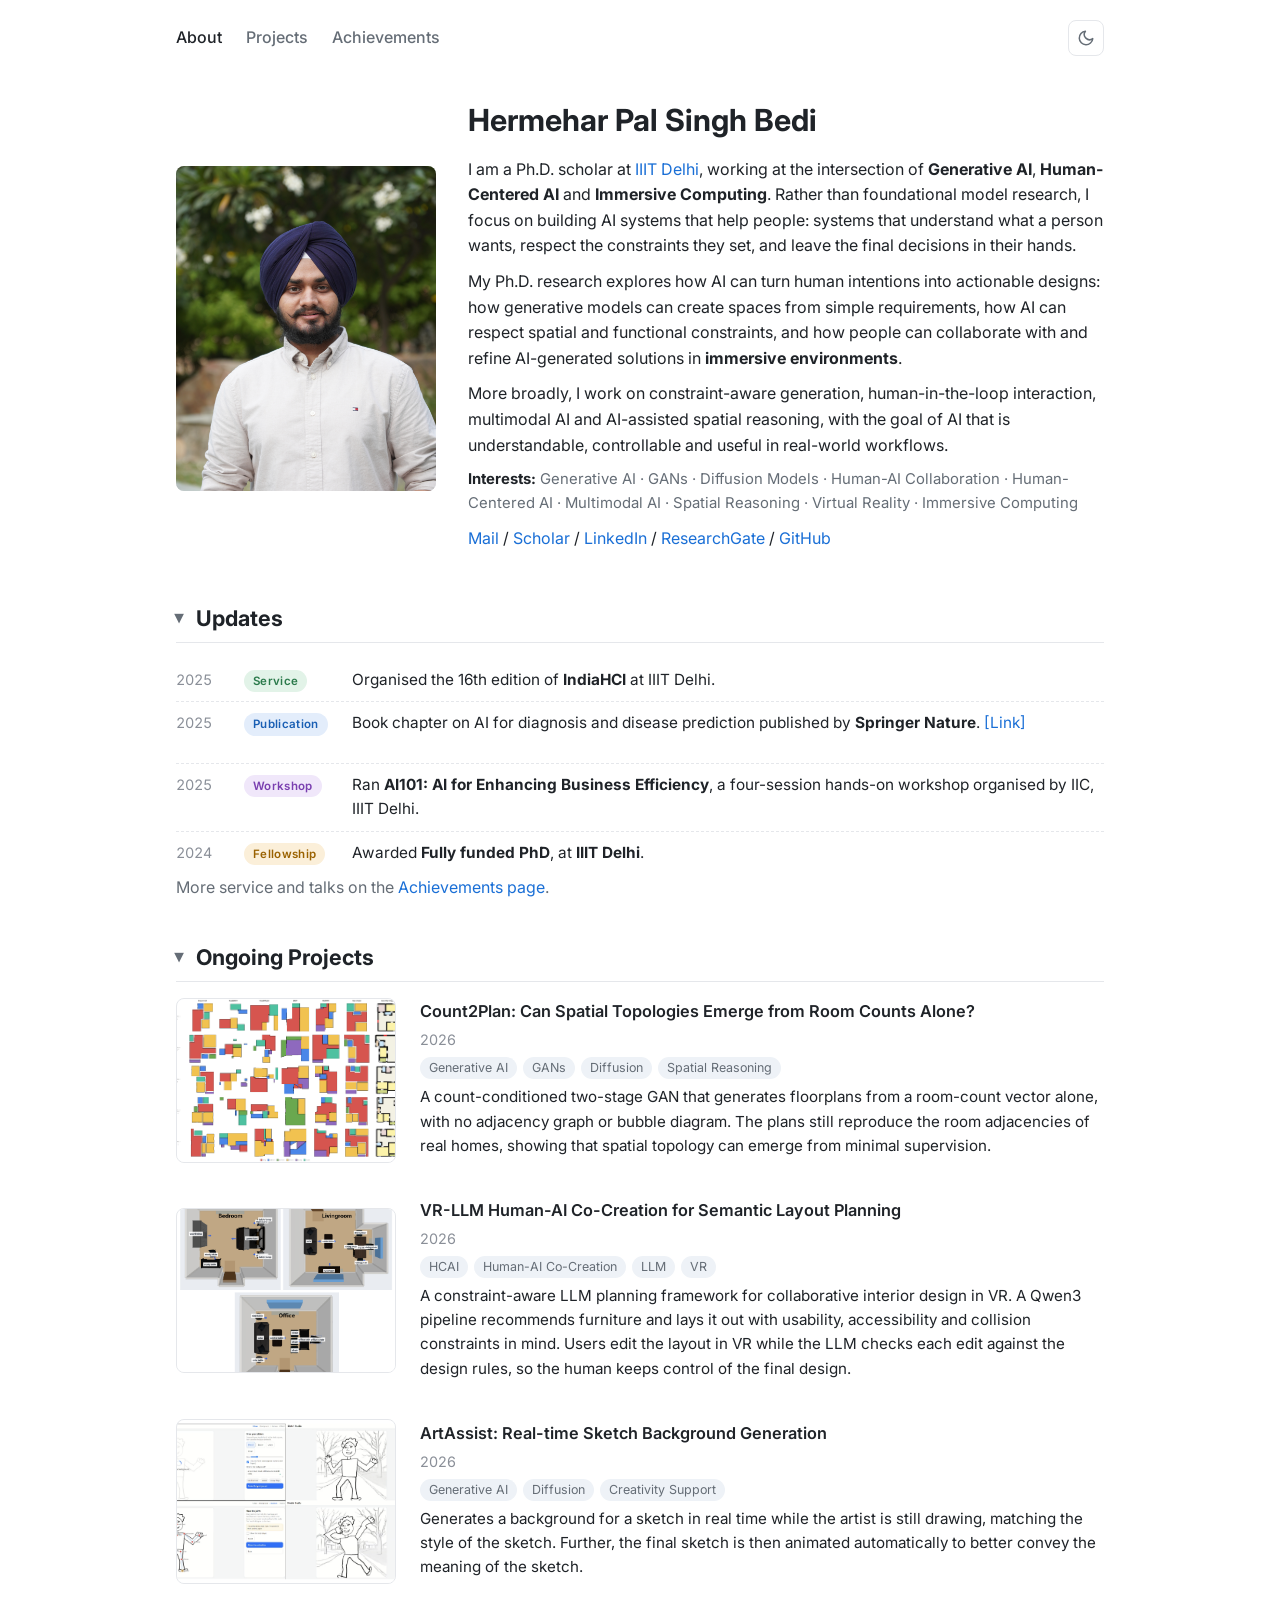
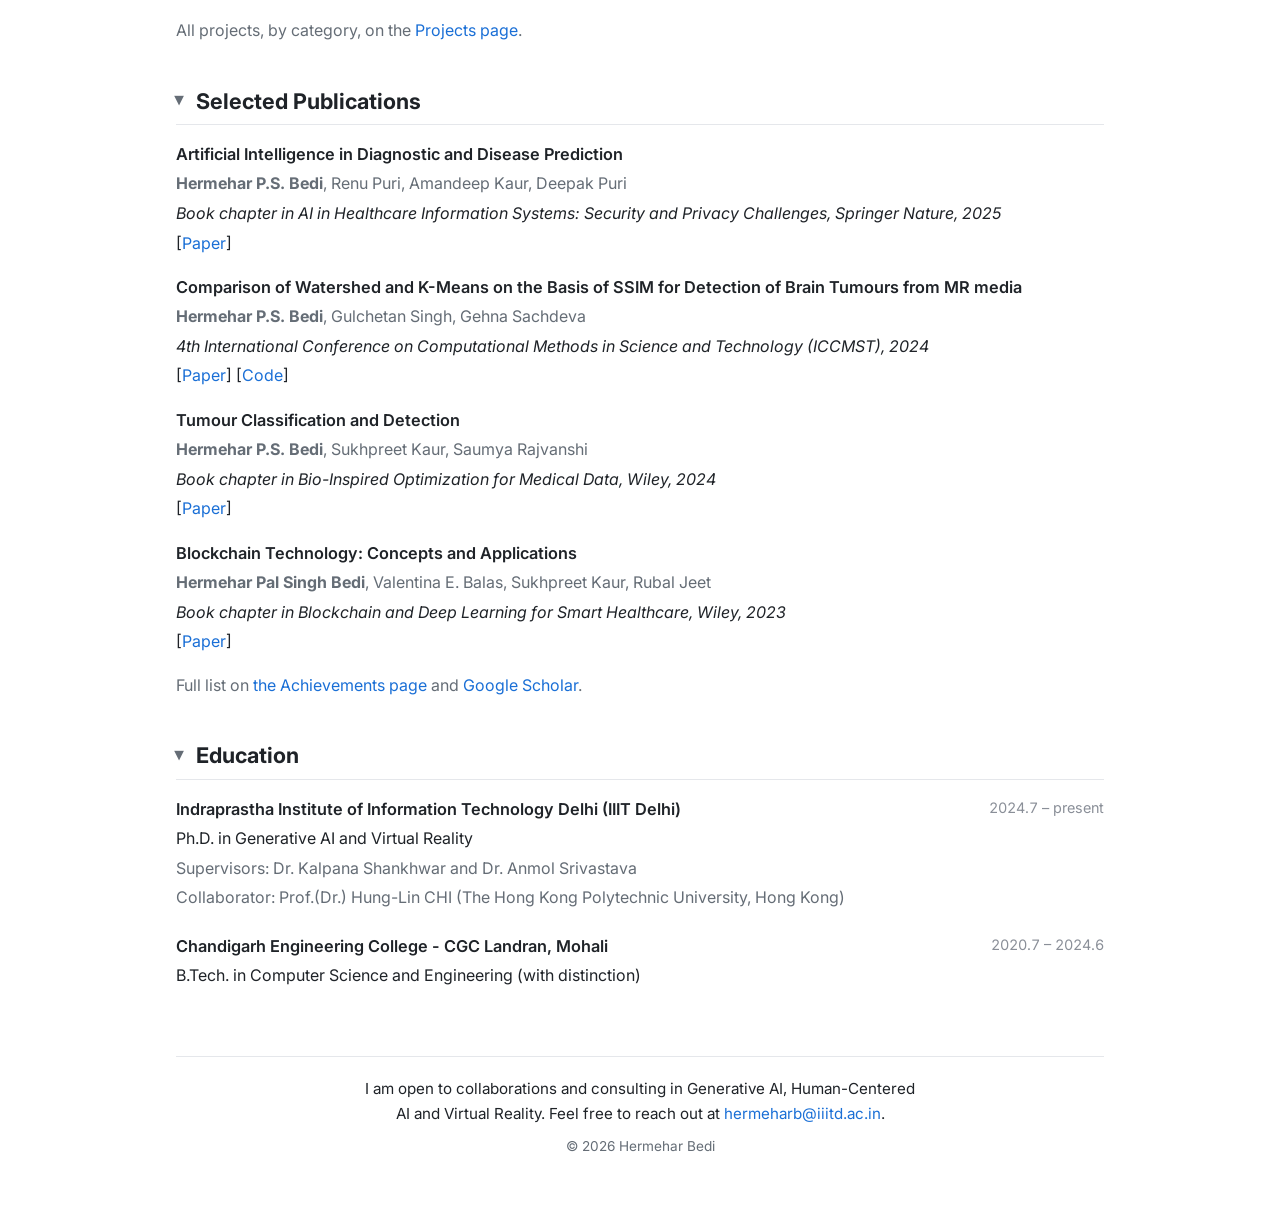
==== commit 0e07c951: "Update index.html" ====
--- a/index.html
+++ b/index.html
@@ -100,7 +100,7 @@
       </div>
       <div class="body">
         <h3>Count2Plan: Can Spatial Topologies Emerge from Room Counts Alone?</h3>
-        <p class="meta">2026 · <span class="status">Under review</span></p>
+        <p class="meta">2026
         <p class="tags"><span>Generative AI</span><span>GANs</span><span>Diffusion</span><span>Spatial Reasoning</span></p>
         <p class="desc">A count-conditioned two-stage GAN that generates floorplans from a room-count
           vector alone, with no adjacency graph or bubble diagram. The plans still reproduce the room
@@ -191,7 +191,7 @@
     </div>
     <div class="edu">
       <div>
-        <h3>Chandigarh Engineering College</h3>
+        <h3>Chandigarh Engineering College - CGC Landran, Mohali</h3>
         <p>B.Tech. in Computer Science and Engineering (with distinction)</p>
       </div>
       <span class="date">2020.7 – 2024.6</span>
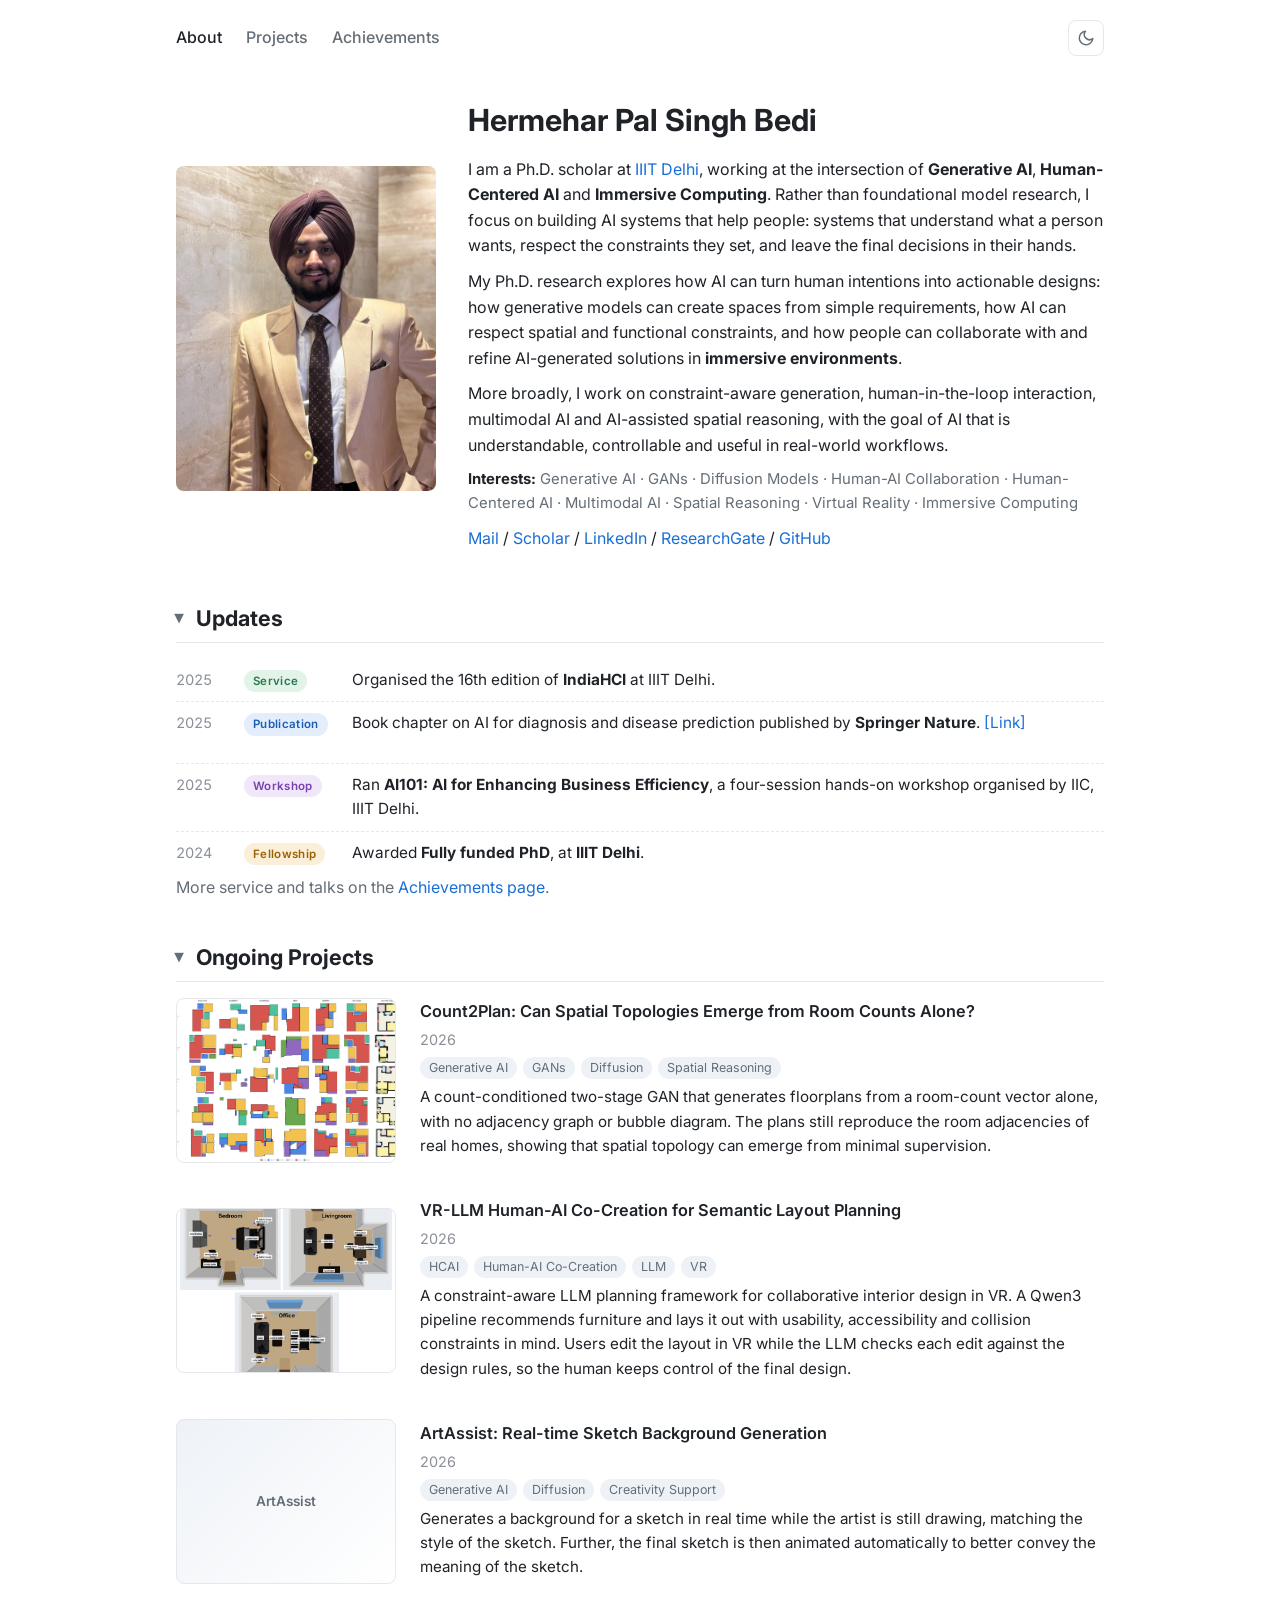
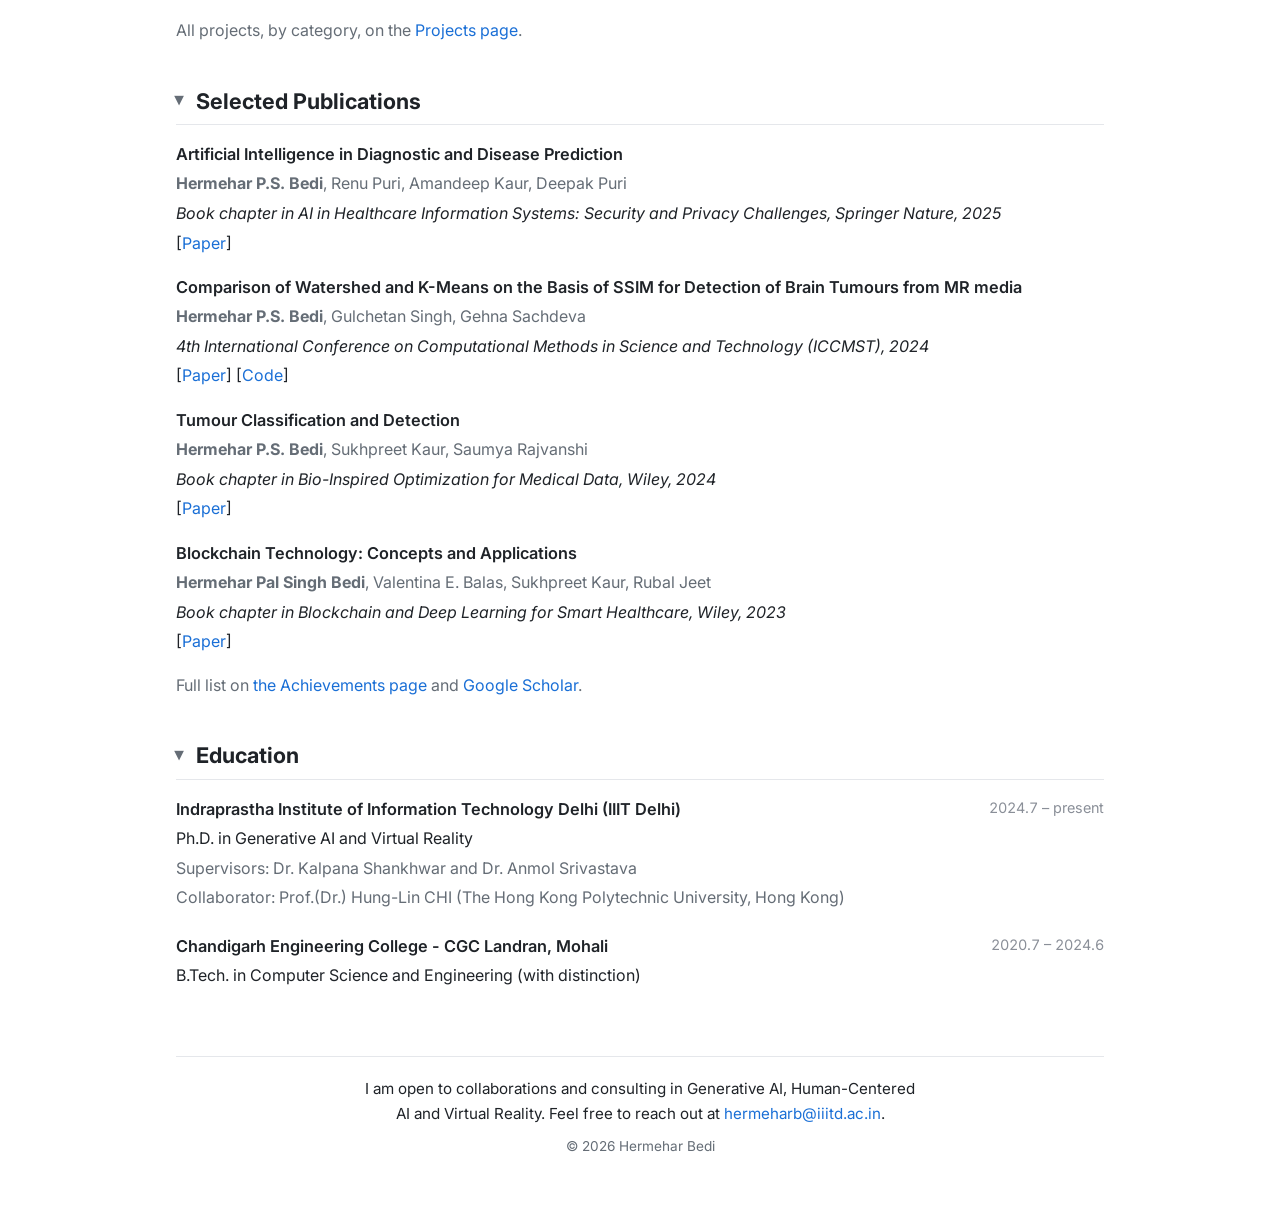
==== commit 506e698f: "Update index.html" ====
--- a/index.html
+++ b/index.html
@@ -127,7 +127,7 @@
     <div class="project">
       <div class="thumb">
         <span>ArtAssist</span>
-        <img src="media/artassist.png" alt="ArtAssist sketch background generation" onerror="this.remove()">
+        <img src="media/intro.jpeg" alt="ArtAssist sketch background generation" onerror="this.remove()">
       </div>
       <div class="body">
         <h3>ArtAssist: Real-time Sketch Background Generation</h3>
